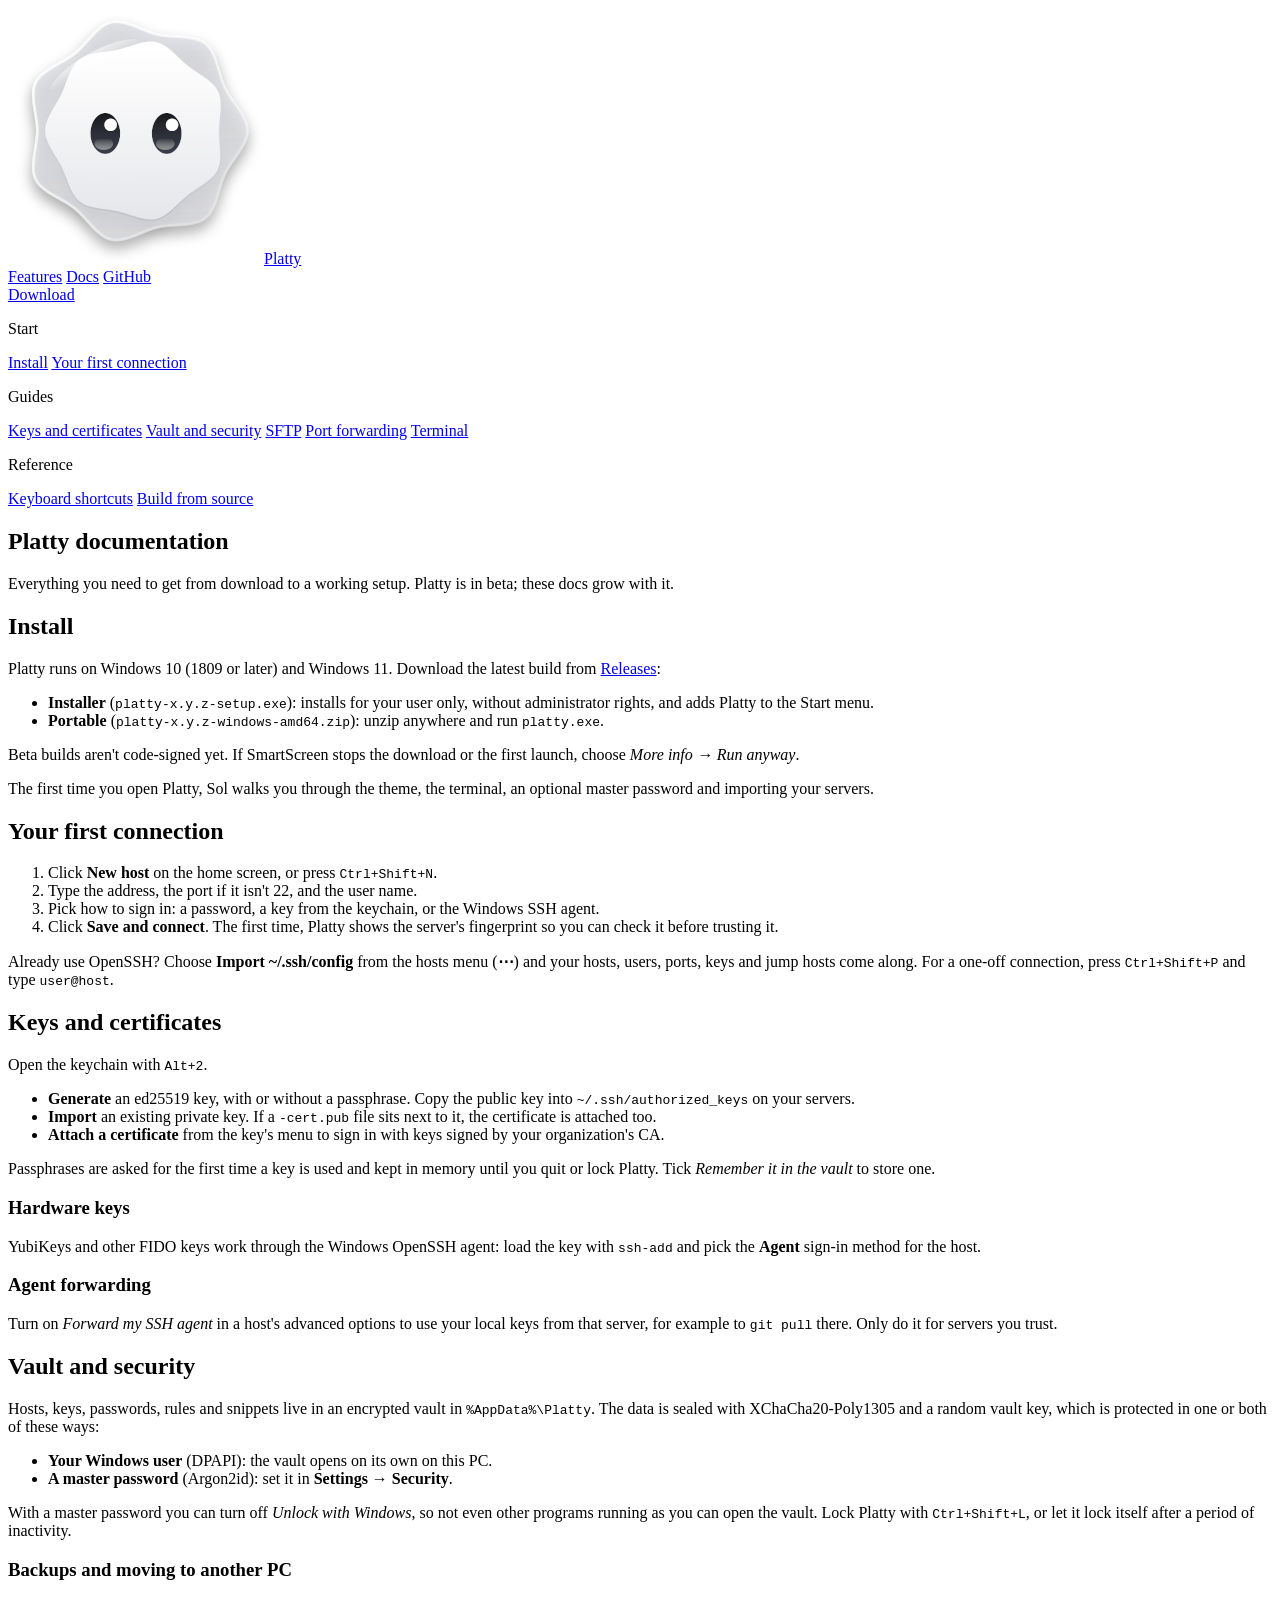
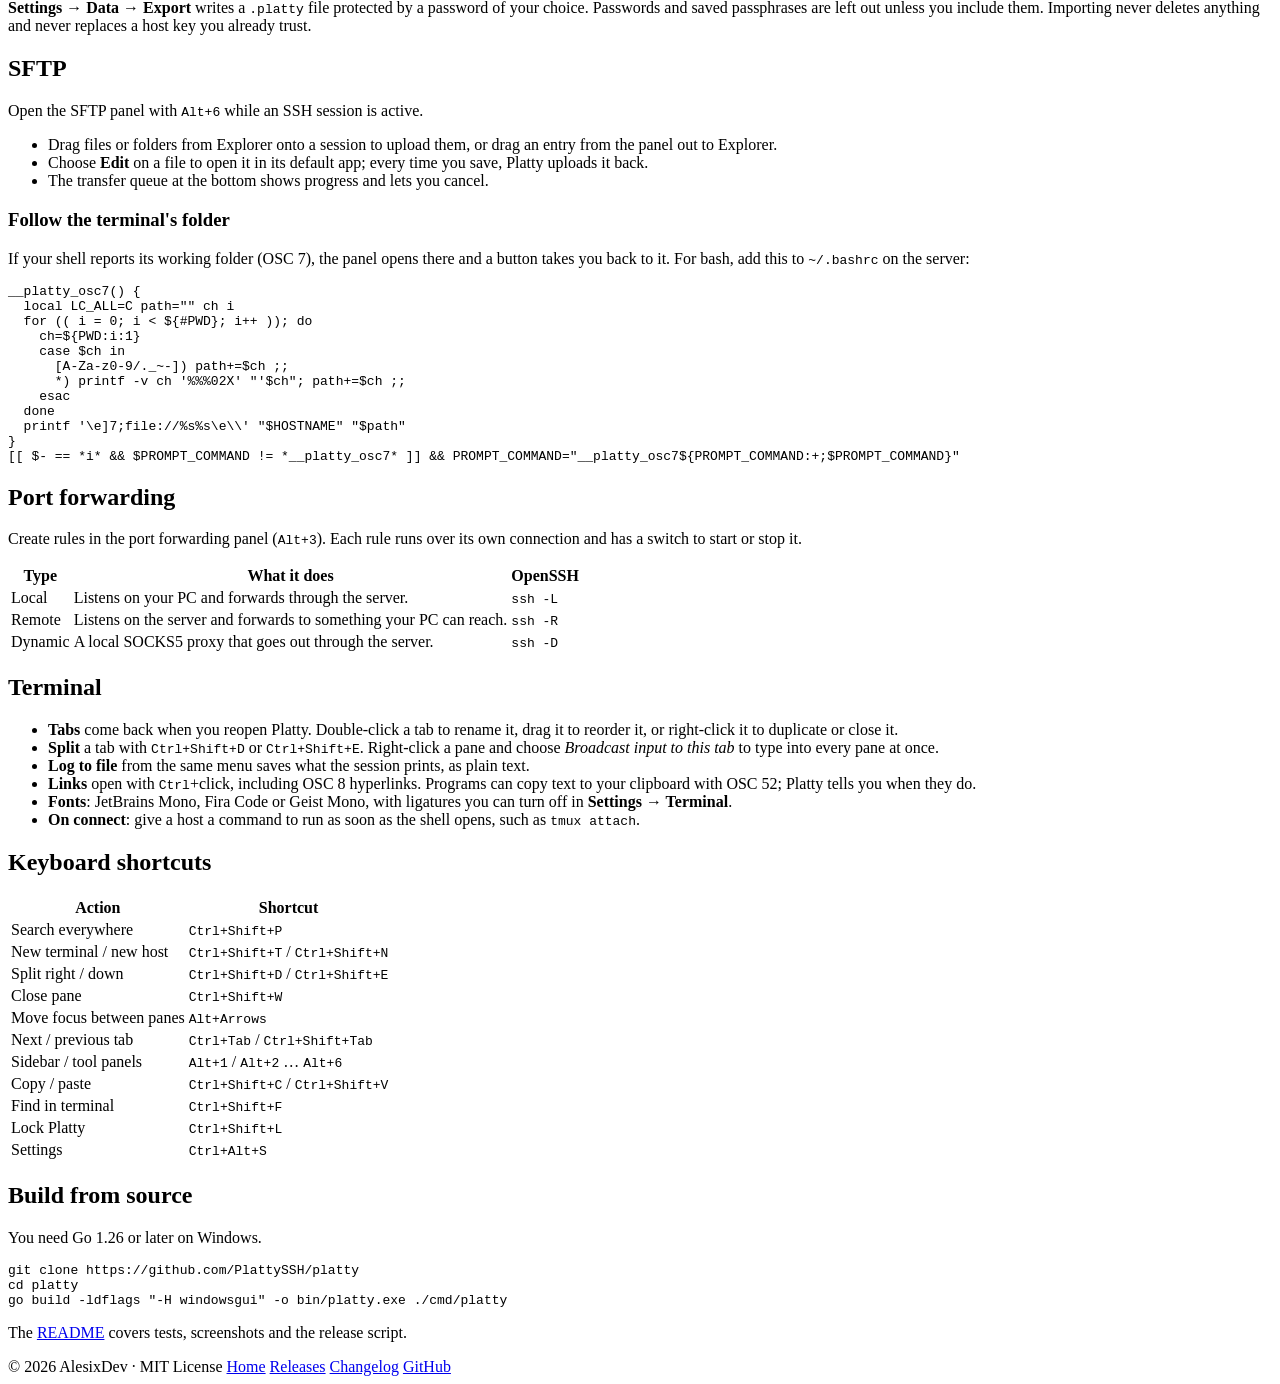
==== docs/index.html @ 4ecc802c "docs: add the getting started guide" ====
<!doctype html>
<html lang="en">
<head>
  <meta charset="utf-8">
  <meta name="viewport" content="width=device-width, initial-scale=1, viewport-fit=cover">
  <title>Platty Docs</title>
  <meta name="description" content="Install Platty, connect to your first server and learn the keychain, vault, SFTP, port forwarding and terminal features.">
  <link rel="icon" href="../assets/favicon.png">
  <link rel="preconnect" href="https://fonts.googleapis.com">
  <link rel="preconnect" href="https://fonts.gstatic.com" crossorigin>
  <link rel="stylesheet" href="https://fonts.googleapis.com/css2?family=Geist:wght@400;500;600&family=Geist+Mono:wght@400&display=swap">
  <link rel="stylesheet" href="../assets/site.css">
</head>
<body>
  <header class="nav">
    <div class="container">
      <a class="brand" href="../"><img src="../assets/sol-256.png" alt="">Platty</a>
      <nav class="nav-links">
        <a class="hide-sm" href="../#features">Features</a>
        <a href="./">Docs</a>
        <a href="https://github.com/PlattySSH/platty">GitHub</a>
      </nav>
      <a class="btn btn-primary btn-sm" href="https://github.com/PlattySSH/platty/releases">Download</a>
    </div>
  </header>

  <div class="container docs">
    <nav class="docs-nav" aria-label="Documentation">
      <p>Start</p>
      <a href="#install">Install</a>
      <a href="#first-connection">Your first connection</a>
      <p>Guides</p>
      <a href="#keys">Keys and certificates</a>
      <a href="#security">Vault and security</a>
      <a href="#sftp">SFTP</a>
      <a href="#forwarding">Port forwarding</a>
      <a href="#terminal">Terminal</a>
      <p>Reference</p>
      <a href="#shortcuts">Keyboard shortcuts</a>
      <a href="#build">Build from source</a>
    </nav>

    <article class="prose">
      <h1>Platty documentation</h1>
      <p>Everything you need to get from download to a working setup. Platty is in beta; these docs grow with it.</p>

      <h2 id="install">Install</h2>
      <p>Platty runs on Windows 10 (1809 or later) and Windows 11. Download the latest build from <a href="https://github.com/PlattySSH/platty/releases">Releases</a>:</p>
      <ul>
        <li><strong>Installer</strong> (<code>platty-x.y.z-setup.exe</code>): installs for your user only, without administrator rights, and adds Platty to the Start menu.</li>
        <li><strong>Portable</strong> (<code>platty-x.y.z-windows-amd64.zip</code>): unzip anywhere and run <code>platty.exe</code>.</li>
      </ul>
      <p class="note">Beta builds aren't code-signed yet. If SmartScreen stops the download or the first launch, choose <em>More info → Run anyway</em>.</p>
      <p>The first time you open Platty, Sol walks you through the theme, the terminal, an optional master password and importing your servers.</p>

      <h2 id="first-connection">Your first connection</h2>
      <ol>
        <li>Click <strong>New host</strong> on the home screen, or press <kbd>Ctrl+Shift+N</kbd>.</li>
        <li>Type the address, the port if it isn't 22, and the user name.</li>
        <li>Pick how to sign in: a password, a key from the keychain, or the Windows SSH agent.</li>
        <li>Click <strong>Save and connect</strong>. The first time, Platty shows the server's fingerprint so you can check it before trusting it.</li>
      </ol>
      <p>Already use OpenSSH? Choose <strong>Import ~/.ssh/config</strong> from the hosts menu (<strong>⋯</strong>) and your hosts, users, ports, keys and jump hosts come along. For a one-off connection, press <kbd>Ctrl+Shift+P</kbd> and type <code>user@host</code>.</p>

      <h2 id="keys">Keys and certificates</h2>
      <p>Open the keychain with <kbd>Alt+2</kbd>.</p>
      <ul>
        <li><strong>Generate</strong> an ed25519 key, with or without a passphrase. Copy the public key into <code>~/.ssh/authorized_keys</code> on your servers.</li>
        <li><strong>Import</strong> an existing private key. If a <code>-cert.pub</code> file sits next to it, the certificate is attached too.</li>
        <li><strong>Attach a certificate</strong> from the key's menu to sign in with keys signed by your organization's CA.</li>
      </ul>
      <p>Passphrases are asked for the first time a key is used and kept in memory until you quit or lock Platty. Tick <em>Remember it in the vault</em> to store one.</p>
      <h3>Hardware keys</h3>
      <p>YubiKeys and other FIDO keys work through the Windows OpenSSH agent: load the key with <code>ssh-add</code> and pick the <strong>Agent</strong> sign-in method for the host.</p>
      <h3>Agent forwarding</h3>
      <p>Turn on <em>Forward my SSH agent</em> in a host's advanced options to use your local keys from that server, for example to <code>git pull</code> there. Only do it for servers you trust.</p>

      <h2 id="security">Vault and security</h2>
      <p>Hosts, keys, passwords, rules and snippets live in an encrypted vault in <code>%AppData%\Platty</code>. The data is sealed with XChaCha20-Poly1305 and a random vault key, which is protected in one or both of these ways:</p>
      <ul>
        <li><strong>Your Windows user</strong> (DPAPI): the vault opens on its own on this PC.</li>
        <li><strong>A master password</strong> (Argon2id): set it in <strong>Settings → Security</strong>.</li>
      </ul>
      <p>With a master password you can turn off <em>Unlock with Windows</em>, so not even other programs running as you can open the vault. Lock Platty with <kbd>Ctrl+Shift+L</kbd>, or let it lock itself after a period of inactivity.</p>
      <h3>Backups and moving to another PC</h3>
      <p><strong>Settings → Data → Export</strong> writes a <code>.platty</code> file protected by a password of your choice. Passwords and saved passphrases are left out unless you include them. Importing never deletes anything and never replaces a host key you already trust.</p>

      <h2 id="sftp">SFTP</h2>
      <p>Open the SFTP panel with <kbd>Alt+6</kbd> while an SSH session is active.</p>
      <ul>
        <li>Drag files or folders from Explorer onto a session to upload them, or drag an entry from the panel out to Explorer.</li>
        <li>Choose <strong>Edit</strong> on a file to open it in its default app; every time you save, Platty uploads it back.</li>
        <li>The transfer queue at the bottom shows progress and lets you cancel.</li>
      </ul>
      <h3>Follow the terminal's folder</h3>
      <p>If your shell reports its working folder (OSC 7), the panel opens there and a button takes you back to it. For bash, add this to <code>~/.bashrc</code> on the server:</p>
<pre><code>__platty_osc7() {
  local LC_ALL=C path="" ch i
  for (( i = 0; i &lt; ${#PWD}; i++ )); do
    ch=${PWD:i:1}
    case $ch in
      [A-Za-z0-9/._~-]) path+=$ch ;;
      *) printf -v ch '%%%02X' "'$ch"; path+=$ch ;;
    esac
  done
  printf '\e]7;file://%s%s\e\\' "$HOSTNAME" "$path"
}
[[ $- == *i* &amp;&amp; $PROMPT_COMMAND != *__platty_osc7* ]] &amp;&amp; PROMPT_COMMAND="__platty_osc7${PROMPT_COMMAND:+;$PROMPT_COMMAND}"</code></pre>

      <h2 id="forwarding">Port forwarding</h2>
      <p>Create rules in the port forwarding panel (<kbd>Alt+3</kbd>). Each rule runs over its own connection and has a switch to start or stop it.</p>
      <table>
        <thead><tr><th>Type</th><th>What it does</th><th>OpenSSH</th></tr></thead>
        <tbody>
          <tr><td>Local</td><td>Listens on your PC and forwards through the server.</td><td><code>ssh -L</code></td></tr>
          <tr><td>Remote</td><td>Listens on the server and forwards to something your PC can reach.</td><td><code>ssh -R</code></td></tr>
          <tr><td>Dynamic</td><td>A local SOCKS5 proxy that goes out through the server.</td><td><code>ssh -D</code></td></tr>
        </tbody>
      </table>

      <h2 id="terminal">Terminal</h2>
      <ul>
        <li><strong>Tabs</strong> come back when you reopen Platty. Double-click a tab to rename it, drag it to reorder it, or right-click it to duplicate or close it.</li>
        <li><strong>Split</strong> a tab with <kbd>Ctrl+Shift+D</kbd> or <kbd>Ctrl+Shift+E</kbd>. Right-click a pane and choose <em>Broadcast input to this tab</em> to type into every pane at once.</li>
        <li><strong>Log to file</strong> from the same menu saves what the session prints, as plain text.</li>
        <li><strong>Links</strong> open with <kbd>Ctrl</kbd>+click, including OSC 8 hyperlinks. Programs can copy text to your clipboard with OSC 52; Platty tells you when they do.</li>
        <li><strong>Fonts</strong>: JetBrains Mono, Fira Code or Geist Mono, with ligatures you can turn off in <strong>Settings → Terminal</strong>.</li>
        <li><strong>On connect</strong>: give a host a command to run as soon as the shell opens, such as <code>tmux attach</code>.</li>
      </ul>

      <h2 id="shortcuts">Keyboard shortcuts</h2>
      <table>
        <thead><tr><th>Action</th><th>Shortcut</th></tr></thead>
        <tbody>
          <tr><td>Search everywhere</td><td><kbd>Ctrl+Shift+P</kbd></td></tr>
          <tr><td>New terminal / new host</td><td><kbd>Ctrl+Shift+T</kbd> / <kbd>Ctrl+Shift+N</kbd></td></tr>
          <tr><td>Split right / down</td><td><kbd>Ctrl+Shift+D</kbd> / <kbd>Ctrl+Shift+E</kbd></td></tr>
          <tr><td>Close pane</td><td><kbd>Ctrl+Shift+W</kbd></td></tr>
          <tr><td>Move focus between panes</td><td><kbd>Alt+Arrows</kbd></td></tr>
          <tr><td>Next / previous tab</td><td><kbd>Ctrl+Tab</kbd> / <kbd>Ctrl+Shift+Tab</kbd></td></tr>
          <tr><td>Sidebar / tool panels</td><td><kbd>Alt+1</kbd> / <kbd>Alt+2</kbd> … <kbd>Alt+6</kbd></td></tr>
          <tr><td>Copy / paste</td><td><kbd>Ctrl+Shift+C</kbd> / <kbd>Ctrl+Shift+V</kbd></td></tr>
          <tr><td>Find in terminal</td><td><kbd>Ctrl+Shift+F</kbd></td></tr>
          <tr><td>Lock Platty</td><td><kbd>Ctrl+Shift+L</kbd></td></tr>
          <tr><td>Settings</td><td><kbd>Ctrl+Alt+S</kbd></td></tr>
        </tbody>
      </table>

      <h2 id="build">Build from source</h2>
      <p>You need Go 1.26 or later on Windows.</p>
<pre><code>git clone https://github.com/PlattySSH/platty
cd platty
go build -ldflags "-H windowsgui" -o bin/platty.exe ./cmd/platty</code></pre>
      <p>The <a href="https://github.com/PlattySSH/platty#readme">README</a> covers tests, screenshots and the release script.</p>
    </article>
  </div>

  <footer class="footer">
    <div class="container">
      <span>© 2026 AlesixDev · MIT License</span>
      <span class="spacer"></span>
      <a href="../">Home</a>
      <a href="https://github.com/PlattySSH/platty/releases">Releases</a>
      <a href="https://github.com/PlattySSH/platty/blob/main/CHANGELOG.md">Changelog</a>
      <a href="https://github.com/PlattySSH">GitHub</a>
    </div>
  </footer>
</body>
</html>
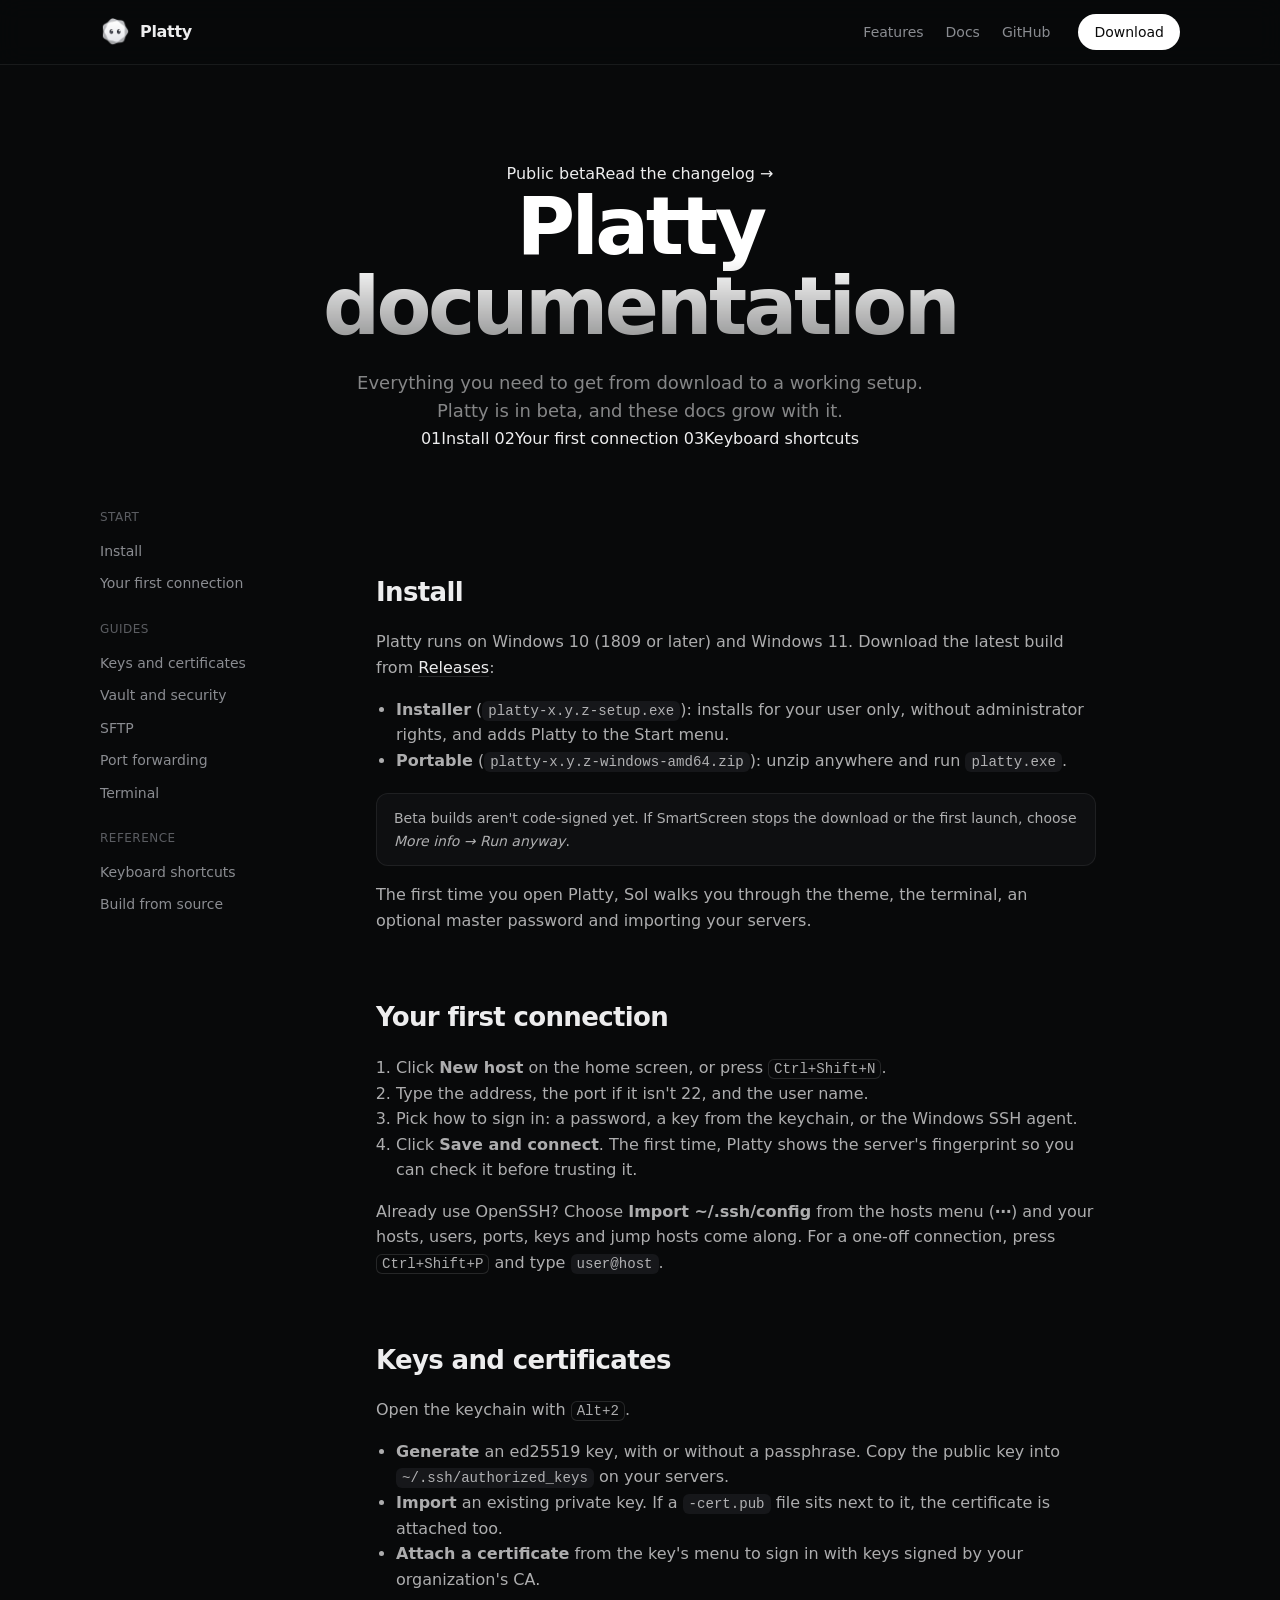
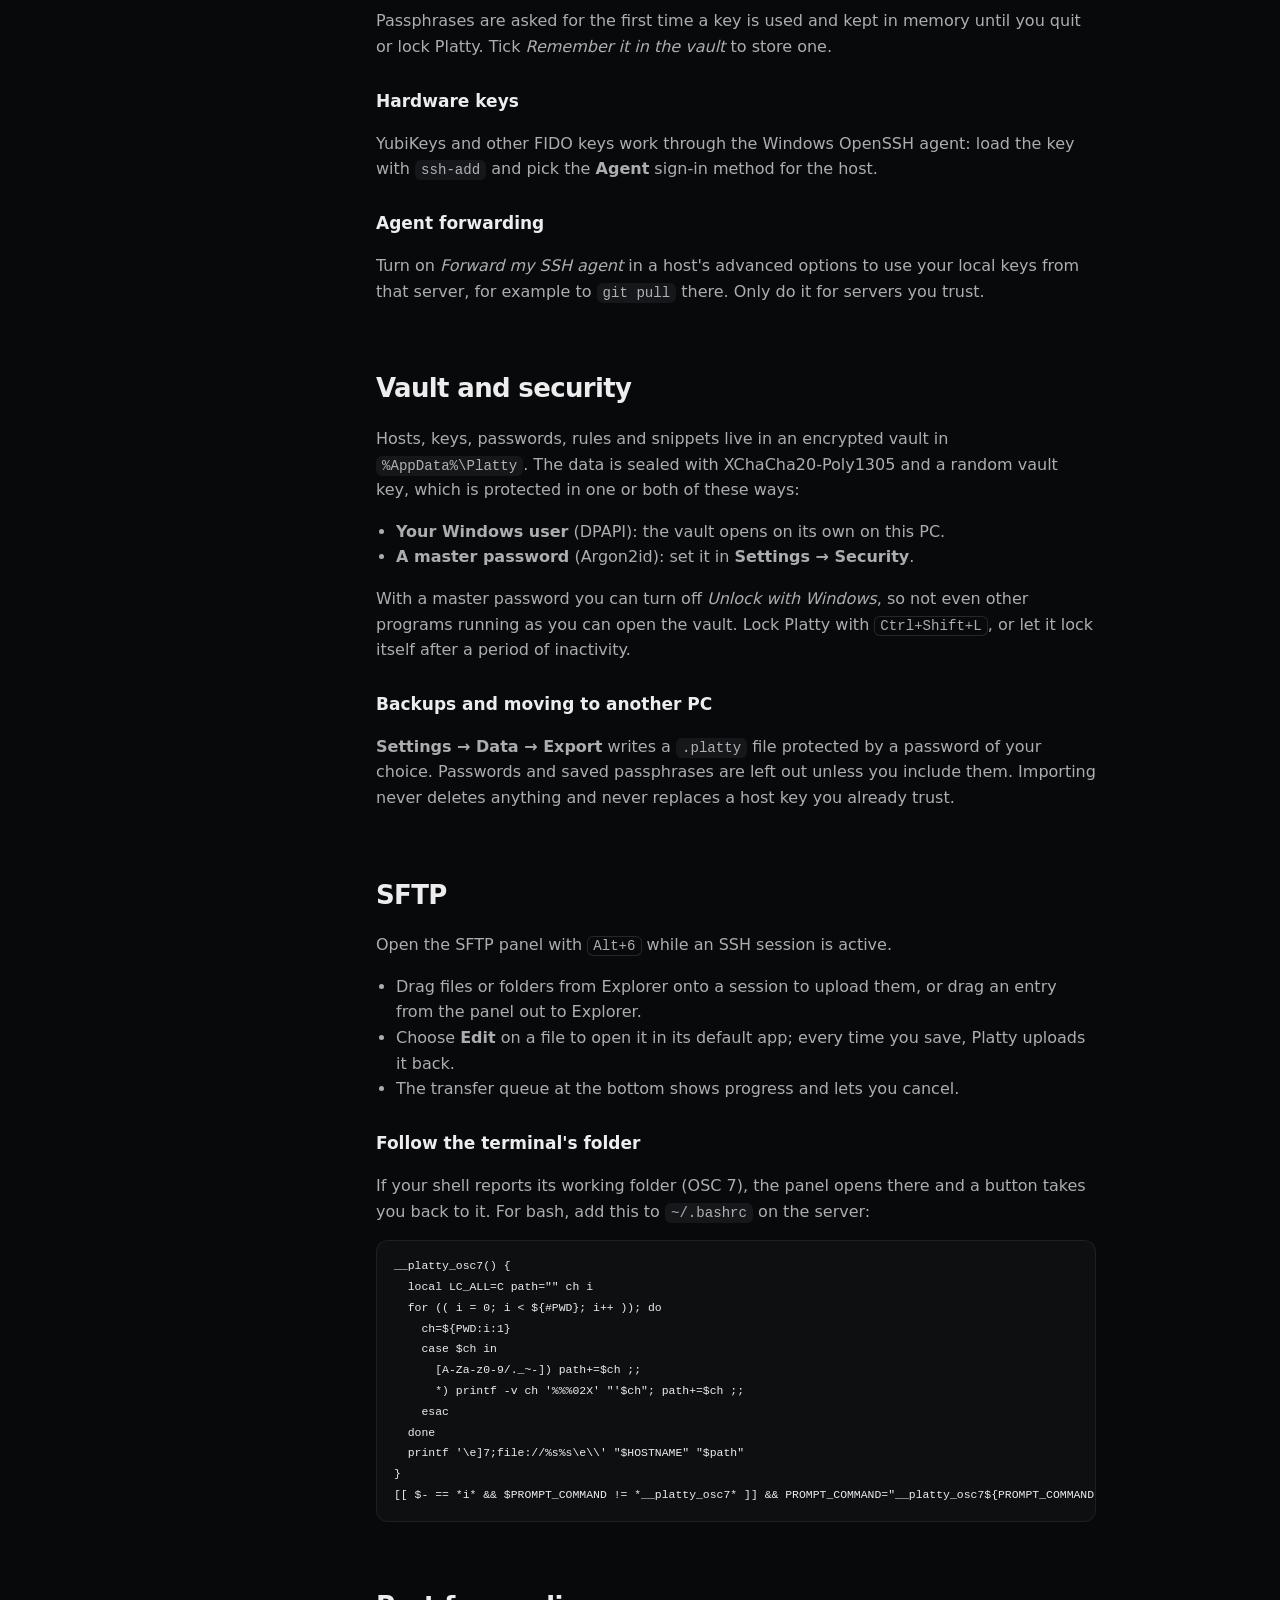
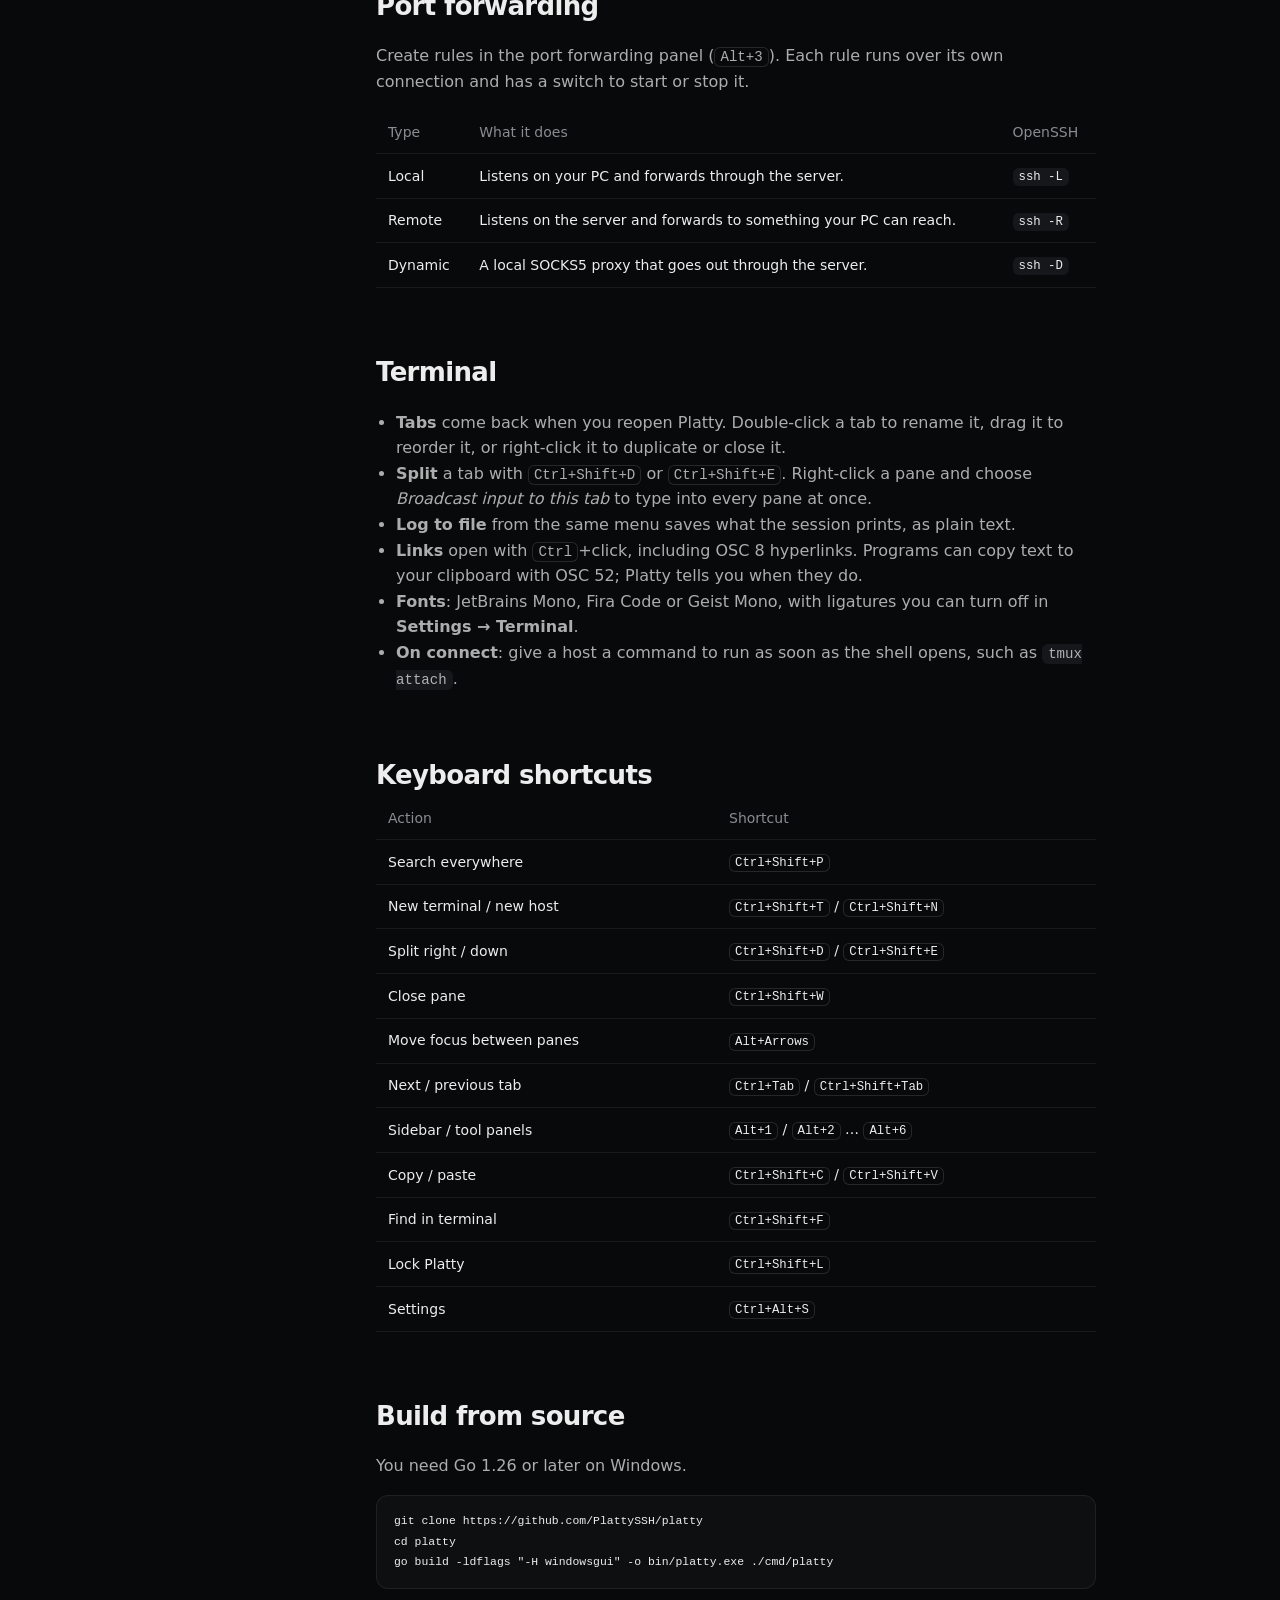
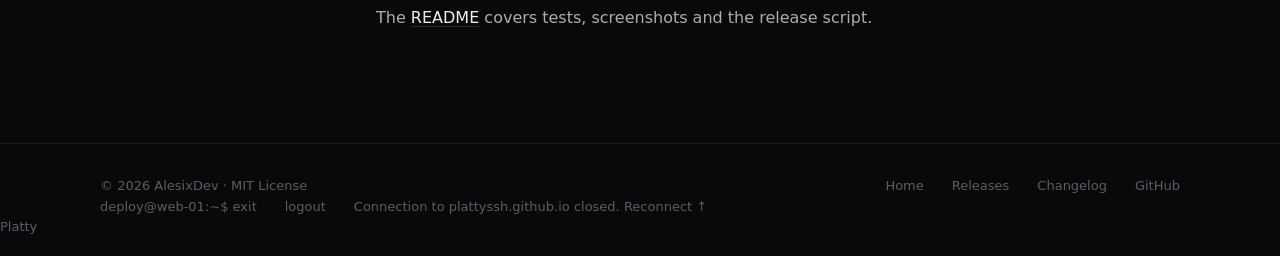
==== commit 748dca99: "feat(docs): match the landing page and add a branched sidebar Same hero, navbar and footer as the la" ====
--- a/docs/index.html
+++ b/docs/index.html
@@ -6,95 +6,122 @@
   <title>Platty Docs</title>
   <meta name="description" content="Install Platty, connect to your first server and learn the keychain, vault, SFTP, port forwarding and terminal features.">
   <link rel="icon" href="../assets/favicon.png">
+  <link rel="apple-touch-icon" href="../assets/apple-touch-icon.png">
+  <meta name="theme-color" content="#08090a">
+  <meta name="color-scheme" content="dark">
   <link rel="preconnect" href="https://fonts.googleapis.com">
   <link rel="preconnect" href="https://fonts.gstatic.com" crossorigin>
   <link rel="stylesheet" href="https://fonts.googleapis.com/css2?family=Geist:wght@400;500;600&family=Geist+Mono:wght@400&display=swap">
+  <meta property="og:type" content="article">
+  <meta property="og:url" content="https://plattyssh.github.io/docs/">
+  <meta property="og:title" content="Platty documentation">
+  <meta property="og:description" content="Install Platty, connect to your first server and learn the keychain, vault, SFTP, port forwarding and terminal.">
+  <meta property="og:image" content="https://plattyssh.github.io/assets/og.jpg">
+  <meta property="og:image:width" content="1200">
+  <meta property="og:image:height" content="630">
+  <meta property="og:image:alt" content="Platty: every server, one calm window. A fast, native SSH client and terminal for Windows.">
+  <meta name="twitter:card" content="summary_large_image">
   <link rel="stylesheet" href="../assets/site.css">
+  <script src="../assets/site.js" defer></script>
 </head>
 <body>
   <header class="nav">
     <div class="container">
-      <a class="brand" href="../"><img src="../assets/sol-256.png" alt="">Platty</a>
+      <a class="brand" href="../" aria-label="Platty home"><span class="brand-sol"><img src="../assets/sol-256.png" alt=""></span><span class="brand-name">Platty</span></a>
       <nav class="nav-links">
         <a class="hide-sm" href="../#features">Features</a>
-        <a href="./">Docs</a>
+        <a href="./" aria-current="page">Docs</a>
         <a href="https://github.com/PlattySSH/platty">GitHub</a>
       </nav>
-      <a class="btn btn-primary btn-sm" href="https://github.com/PlattySSH/platty/releases">Download</a>
+      <div class="nav-cta"><a class="btn btn-primary btn-sm" href="https://github.com/PlattySSH/platty/releases">Download</a></div>
     </div>
   </header>
 
-  <div class="container docs">
-    <nav class="docs-nav" aria-label="Documentation">
-      <p>Start</p>
-      <a href="#install">Install</a>
-      <a href="#first-connection">Your first connection</a>
-      <p>Guides</p>
-      <a href="#keys">Keys and certificates</a>
-      <a href="#security">Vault and security</a>
-      <a href="#sftp">SFTP</a>
-      <a href="#forwarding">Port forwarding</a>
-      <a href="#terminal">Terminal</a>
-      <p>Reference</p>
-      <a href="#shortcuts">Keyboard shortcuts</a>
-      <a href="#build">Build from source</a>
-    </nav>
-
-    <article class="prose">
-      <h1>Platty documentation</h1>
-      <p>Everything you need to get from download to a working setup. Platty is in beta; these docs grow with it.</p>
-
-      <h2 id="install">Install</h2>
-      <p>Platty runs on Windows 10 (1809 or later) and Windows 11. Download the latest build from <a href="https://github.com/PlattySSH/platty/releases">Releases</a>:</p>
-      <ul>
-        <li><strong>Installer</strong> (<code>platty-x.y.z-setup.exe</code>): installs for your user only, without administrator rights, and adds Platty to the Start menu.</li>
-        <li><strong>Portable</strong> (<code>platty-x.y.z-windows-amd64.zip</code>): unzip anywhere and run <code>platty.exe</code>.</li>
-      </ul>
-      <p class="note">Beta builds aren't code-signed yet. If SmartScreen stops the download or the first launch, choose <em>More info → Run anyway</em>.</p>
-      <p>The first time you open Platty, Sol walks you through the theme, the terminal, an optional master password and importing your servers.</p>
-
-      <h2 id="first-connection">Your first connection</h2>
-      <ol>
-        <li>Click <strong>New host</strong> on the home screen, or press <kbd>Ctrl+Shift+N</kbd>.</li>
-        <li>Type the address, the port if it isn't 22, and the user name.</li>
-        <li>Pick how to sign in: a password, a key from the keychain, or the Windows SSH agent.</li>
-        <li>Click <strong>Save and connect</strong>. The first time, Platty shows the server's fingerprint so you can check it before trusting it.</li>
-      </ol>
-      <p>Already use OpenSSH? Choose <strong>Import ~/.ssh/config</strong> from the hosts menu (<strong>⋯</strong>) and your hosts, users, ports, keys and jump hosts come along. For a one-off connection, press <kbd>Ctrl+Shift+P</kbd> and type <code>user@host</code>.</p>
-
-      <h2 id="keys">Keys and certificates</h2>
-      <p>Open the keychain with <kbd>Alt+2</kbd>.</p>
-      <ul>
-        <li><strong>Generate</strong> an ed25519 key, with or without a passphrase. Copy the public key into <code>~/.ssh/authorized_keys</code> on your servers.</li>
-        <li><strong>Import</strong> an existing private key. If a <code>-cert.pub</code> file sits next to it, the certificate is attached too.</li>
-        <li><strong>Attach a certificate</strong> from the key's menu to sign in with keys signed by your organization's CA.</li>
-      </ul>
-      <p>Passphrases are asked for the first time a key is used and kept in memory until you quit or lock Platty. Tick <em>Remember it in the vault</em> to store one.</p>
-      <h3>Hardware keys</h3>
-      <p>YubiKeys and other FIDO keys work through the Windows OpenSSH agent: load the key with <code>ssh-add</code> and pick the <strong>Agent</strong> sign-in method for the host.</p>
-      <h3>Agent forwarding</h3>
-      <p>Turn on <em>Forward my SSH agent</em> in a host's advanced options to use your local keys from that server, for example to <code>git pull</code> there. Only do it for servers you trust.</p>
-
-      <h2 id="security">Vault and security</h2>
-      <p>Hosts, keys, passwords, rules and snippets live in an encrypted vault in <code>%AppData%\Platty</code>. The data is sealed with XChaCha20-Poly1305 and a random vault key, which is protected in one or both of these ways:</p>
-      <ul>
-        <li><strong>Your Windows user</strong> (DPAPI): the vault opens on its own on this PC.</li>
-        <li><strong>A master password</strong> (Argon2id): set it in <strong>Settings → Security</strong>.</li>
-      </ul>
-      <p>With a master password you can turn off <em>Unlock with Windows</em>, so not even other programs running as you can open the vault. Lock Platty with <kbd>Ctrl+Shift+L</kbd>, or let it lock itself after a period of inactivity.</p>
-      <h3>Backups and moving to another PC</h3>
-      <p><strong>Settings → Data → Export</strong> writes a <code>.platty</code> file protected by a password of your choice. Passwords and saved passphrases are left out unless you include them. Importing never deletes anything and never replaces a host key you already trust.</p>
-
-      <h2 id="sftp">SFTP</h2>
-      <p>Open the SFTP panel with <kbd>Alt+6</kbd> while an SSH session is active.</p>
-      <ul>
-        <li>Drag files or folders from Explorer onto a session to upload them, or drag an entry from the panel out to Explorer.</li>
-        <li>Choose <strong>Edit</strong> on a file to open it in its default app; every time you save, Platty uploads it back.</li>
-        <li>The transfer queue at the bottom shows progress and lets you cancel.</li>
-      </ul>
-      <h3>Follow the terminal's folder</h3>
-      <p>If your shell reports its working folder (OSC 7), the panel opens there and a button takes you back to it. For bash, add this to <code>~/.bashrc</code> on the server:</p>
-<pre><code>__platty_osc7() {
+  <main>
+    <section class="hero docs-hero">
+      <div class="hero-rays" aria-hidden="true"></div>
+      <div class="container">
+        <a class="hero-badge" href="https://github.com/PlattySSH/platty/blob/main/CHANGELOG.md"><span class="hero-dot"></span><span class="shiny">Public beta</span><i></i>Read the changelog <span aria-hidden="true">→</span></a>
+        <h1>Platty documentation</h1>
+        <p class="lead">Everything you need to get from download to a working setup. Platty is in beta, and these docs grow with it.</p>
+        <div class="docs-quick">
+          <a href="#install"><span>01</span>Install</a>
+          <a href="#first-connection"><span>02</span>Your first connection</a>
+          <a href="#shortcuts"><span>03</span>Keyboard shortcuts</a>
+        </div>
+      </div>
+    </section>
+
+    <div class="container docs">
+      <aside class="docs-side">
+        <nav class="docs-nav" aria-label="Documentation">
+          <p>Start</p>
+          <a href="#install" data-icon="download">Install</a>
+          <a href="#first-connection" data-icon="plug">Your first connection</a>
+          <p>Guides</p>
+          <a href="#keys" data-icon="key">Keys and certificates</a>
+          <a href="#security" data-icon="lock">Vault and security</a>
+          <a href="#sftp" data-icon="folder">SFTP</a>
+          <a href="#forwarding" data-icon="swap">Port forwarding</a>
+          <a href="#terminal" data-icon="term">Terminal</a>
+          <p>Reference</p>
+          <a href="#shortcuts" data-icon="keyboard">Keyboard shortcuts</a>
+          <a href="#build" data-icon="code">Build from source</a>
+        </nav>
+      </aside>
+
+      <article class="prose">
+        <h2 id="install">Install</h2>
+        <p>Platty runs on Windows 10 (1809 or later) and Windows 11. Download the latest build from <a href="https://github.com/PlattySSH/platty/releases">Releases</a>:</p>
+        <ul>
+          <li><strong>Installer</strong> (<code>platty-x.y.z-setup.exe</code>): installs for your user only, without administrator rights, and adds Platty to the Start menu.</li>
+          <li><strong>Portable</strong> (<code>platty-x.y.z-windows-amd64.zip</code>): unzip anywhere and run <code>platty.exe</code>.</li>
+        </ul>
+        <p class="note">Beta builds aren't code-signed yet. If SmartScreen stops the download or the first launch, choose <em>More info → Run anyway</em>.</p>
+        <p>The first time you open Platty, Sol walks you through the theme, the terminal, an optional master password and importing your servers.</p>
+
+        <h2 id="first-connection">Your first connection</h2>
+        <ol class="steps">
+          <li>Click <strong>New host</strong> on the home screen, or press <kbd>Ctrl+Shift+N</kbd>.</li>
+          <li>Type the address, the port if it isn't 22, and the user name.</li>
+          <li>Pick how to sign in: a password, a key from the keychain, or the Windows SSH agent.</li>
+          <li>Click <strong>Save and connect</strong>. The first time, Platty shows the server's fingerprint so you can check it before trusting it.</li>
+        </ol>
+        <p>Already use OpenSSH? Choose <strong>Import ~/.ssh/config</strong> from the hosts menu (<strong>⋯</strong>) and your hosts, users, ports, keys and jump hosts come along. For a one-off connection, press <kbd>Ctrl+Shift+P</kbd> and type <code>user@host</code>.</p>
+
+        <h2 id="keys">Keys and certificates</h2>
+        <p>Open the keychain with <kbd>Alt+2</kbd>.</p>
+        <ul>
+          <li><strong>Generate</strong> an ed25519 key, with or without a passphrase. Copy the public key into <code>~/.ssh/authorized_keys</code> on your servers.</li>
+          <li><strong>Import</strong> an existing private key. If a <code>-cert.pub</code> file sits next to it, the certificate is attached too.</li>
+          <li><strong>Attach a certificate</strong> from the key's menu to sign in with keys signed by your organization's CA.</li>
+        </ul>
+        <p>Passphrases are asked for the first time a key is used and kept in memory until you quit or lock Platty. Tick <em>Remember it in the vault</em> to store one.</p>
+        <h3>Hardware keys</h3>
+        <p>YubiKeys and other FIDO keys work through the Windows OpenSSH agent: load the key with <code>ssh-add</code> and pick the <strong>Agent</strong> sign-in method for the host.</p>
+        <h3>Agent forwarding</h3>
+        <p>Turn on <em>Forward my SSH agent</em> in a host's advanced options to use your local keys from that server, for example to <code>git pull</code> there. Only do it for servers you trust.</p>
+
+        <h2 id="security">Vault and security</h2>
+        <p>Hosts, keys, passwords, rules and snippets live in an encrypted vault in <code>%AppData%\Platty</code>. The data is sealed with XChaCha20-Poly1305 and a random vault key, which is protected in one or both of these ways:</p>
+        <ul>
+          <li><strong>Your Windows user</strong> (DPAPI): the vault opens on its own on this PC.</li>
+          <li><strong>A master password</strong> (Argon2id): set it in <strong>Settings → Security</strong>.</li>
+        </ul>
+        <p>With a master password you can turn off <em>Unlock with Windows</em>, so not even other programs running as you can open the vault. Lock Platty with <kbd>Ctrl+Shift+L</kbd>, or let it lock itself after a period of inactivity.</p>
+        <h3>Backups and moving to another PC</h3>
+        <p><strong>Settings → Data → Export</strong> writes a <code>.platty</code> file protected by a password of your choice. Passwords and saved passphrases are left out unless you include them. Importing never deletes anything and never replaces a host key you already trust.</p>
+
+        <h2 id="sftp">SFTP</h2>
+        <p>Open the SFTP panel with <kbd>Alt+6</kbd> while an SSH session is active.</p>
+        <ul>
+          <li>Drag files or folders from Explorer onto a session to upload them, or drag an entry from the panel out to Explorer.</li>
+          <li>Choose <strong>Edit</strong> on a file to open it in its default app; every time you save, Platty uploads it back.</li>
+          <li>The transfer queue at the bottom shows progress and lets you cancel.</li>
+        </ul>
+        <h3>Follow the terminal's folder</h3>
+        <p>If your shell reports its working folder (OSC 7), the panel opens there and a button takes you back to it. For bash, add this to <code>~/.bashrc</code> on the server:</p>
+<pre data-lang="~/.bashrc"><code>__platty_osc7() {
   local LC_ALL=C path="" ch i
   for (( i = 0; i &lt; ${#PWD}; i++ )); do
     ch=${PWD:i:1}
@@ -107,53 +134,58 @@
 }
 [[ $- == *i* &amp;&amp; $PROMPT_COMMAND != *__platty_osc7* ]] &amp;&amp; PROMPT_COMMAND="__platty_osc7${PROMPT_COMMAND:+;$PROMPT_COMMAND}"</code></pre>
 
-      <h2 id="forwarding">Port forwarding</h2>
-      <p>Create rules in the port forwarding panel (<kbd>Alt+3</kbd>). Each rule runs over its own connection and has a switch to start or stop it.</p>
-      <table>
-        <thead><tr><th>Type</th><th>What it does</th><th>OpenSSH</th></tr></thead>
-        <tbody>
-          <tr><td>Local</td><td>Listens on your PC and forwards through the server.</td><td><code>ssh -L</code></td></tr>
-          <tr><td>Remote</td><td>Listens on the server and forwards to something your PC can reach.</td><td><code>ssh -R</code></td></tr>
-          <tr><td>Dynamic</td><td>A local SOCKS5 proxy that goes out through the server.</td><td><code>ssh -D</code></td></tr>
-        </tbody>
-      </table>
-
-      <h2 id="terminal">Terminal</h2>
-      <ul>
-        <li><strong>Tabs</strong> come back when you reopen Platty. Double-click a tab to rename it, drag it to reorder it, or right-click it to duplicate or close it.</li>
-        <li><strong>Split</strong> a tab with <kbd>Ctrl+Shift+D</kbd> or <kbd>Ctrl+Shift+E</kbd>. Right-click a pane and choose <em>Broadcast input to this tab</em> to type into every pane at once.</li>
-        <li><strong>Log to file</strong> from the same menu saves what the session prints, as plain text.</li>
-        <li><strong>Links</strong> open with <kbd>Ctrl</kbd>+click, including OSC 8 hyperlinks. Programs can copy text to your clipboard with OSC 52; Platty tells you when they do.</li>
-        <li><strong>Fonts</strong>: JetBrains Mono, Fira Code or Geist Mono, with ligatures you can turn off in <strong>Settings → Terminal</strong>.</li>
-        <li><strong>On connect</strong>: give a host a command to run as soon as the shell opens, such as <code>tmux attach</code>.</li>
-      </ul>
-
-      <h2 id="shortcuts">Keyboard shortcuts</h2>
-      <table>
-        <thead><tr><th>Action</th><th>Shortcut</th></tr></thead>
-        <tbody>
-          <tr><td>Search everywhere</td><td><kbd>Ctrl+Shift+P</kbd></td></tr>
-          <tr><td>New terminal / new host</td><td><kbd>Ctrl+Shift+T</kbd> / <kbd>Ctrl+Shift+N</kbd></td></tr>
-          <tr><td>Split right / down</td><td><kbd>Ctrl+Shift+D</kbd> / <kbd>Ctrl+Shift+E</kbd></td></tr>
-          <tr><td>Close pane</td><td><kbd>Ctrl+Shift+W</kbd></td></tr>
-          <tr><td>Move focus between panes</td><td><kbd>Alt+Arrows</kbd></td></tr>
-          <tr><td>Next / previous tab</td><td><kbd>Ctrl+Tab</kbd> / <kbd>Ctrl+Shift+Tab</kbd></td></tr>
-          <tr><td>Sidebar / tool panels</td><td><kbd>Alt+1</kbd> / <kbd>Alt+2</kbd> … <kbd>Alt+6</kbd></td></tr>
-          <tr><td>Copy / paste</td><td><kbd>Ctrl+Shift+C</kbd> / <kbd>Ctrl+Shift+V</kbd></td></tr>
-          <tr><td>Find in terminal</td><td><kbd>Ctrl+Shift+F</kbd></td></tr>
-          <tr><td>Lock Platty</td><td><kbd>Ctrl+Shift+L</kbd></td></tr>
-          <tr><td>Settings</td><td><kbd>Ctrl+Alt+S</kbd></td></tr>
-        </tbody>
-      </table>
-
-      <h2 id="build">Build from source</h2>
-      <p>You need Go 1.26 or later on Windows.</p>
-<pre><code>git clone https://github.com/PlattySSH/platty
+        <h2 id="forwarding">Port forwarding</h2>
+        <p>Create rules in the port forwarding panel (<kbd>Alt+3</kbd>). Each rule runs over its own connection and has a switch to start or stop it.</p>
+        <div class="table">
+          <table>
+            <thead><tr><th>Type</th><th>What it does</th><th>OpenSSH</th></tr></thead>
+            <tbody>
+              <tr><td>Local</td><td>Listens on your PC and forwards through the server.</td><td><code>ssh -L</code></td></tr>
+              <tr><td>Remote</td><td>Listens on the server and forwards to something your PC can reach.</td><td><code>ssh -R</code></td></tr>
+              <tr><td>Dynamic</td><td>A local SOCKS5 proxy that goes out through the server.</td><td><code>ssh -D</code></td></tr>
+            </tbody>
+          </table>
+        </div>
+
+        <h2 id="terminal">Terminal</h2>
+        <ul>
+          <li><strong>Tabs</strong> come back when you reopen Platty. Double-click a tab to rename it, drag it to reorder it, or right-click it to duplicate or close it.</li>
+          <li><strong>Split</strong> a tab with <kbd>Ctrl+Shift+D</kbd> or <kbd>Ctrl+Shift+E</kbd>. Right-click a pane and choose <em>Broadcast input to this tab</em> to type into every pane at once.</li>
+          <li><strong>Log to file</strong> from the same menu saves what the session prints, as plain text.</li>
+          <li><strong>Links</strong> open with <kbd>Ctrl</kbd>+click, including OSC 8 hyperlinks. Programs can copy text to your clipboard with OSC 52; Platty tells you when they do.</li>
+          <li><strong>Fonts</strong>: JetBrains Mono, Fira Code or Geist Mono, with ligatures you can turn off in <strong>Settings → Terminal</strong>.</li>
+          <li><strong>On connect</strong>: give a host a command to run as soon as the shell opens, such as <code>tmux attach</code>.</li>
+        </ul>
+
+        <h2 id="shortcuts">Keyboard shortcuts</h2>
+        <div class="table">
+          <table>
+            <thead><tr><th>Action</th><th>Shortcut</th></tr></thead>
+            <tbody>
+              <tr><td>Search everywhere</td><td><kbd>Ctrl+Shift+P</kbd></td></tr>
+              <tr><td>New terminal / new host</td><td><kbd>Ctrl+Shift+T</kbd> / <kbd>Ctrl+Shift+N</kbd></td></tr>
+              <tr><td>Split right / down</td><td><kbd>Ctrl+Shift+D</kbd> / <kbd>Ctrl+Shift+E</kbd></td></tr>
+              <tr><td>Close pane</td><td><kbd>Ctrl+Shift+W</kbd></td></tr>
+              <tr><td>Move focus between panes</td><td><kbd>Alt+Arrows</kbd></td></tr>
+              <tr><td>Next / previous tab</td><td><kbd>Ctrl+Tab</kbd> / <kbd>Ctrl+Shift+Tab</kbd></td></tr>
+              <tr><td>Sidebar / tool panels</td><td><kbd>Alt+1</kbd> / <kbd>Alt+2</kbd> … <kbd>Alt+6</kbd></td></tr>
+              <tr><td>Copy / paste</td><td><kbd>Ctrl+Shift+C</kbd> / <kbd>Ctrl+Shift+V</kbd></td></tr>
+              <tr><td>Find in terminal</td><td><kbd>Ctrl+Shift+F</kbd></td></tr>
+              <tr><td>Lock Platty</td><td><kbd>Ctrl+Shift+L</kbd></td></tr>
+              <tr><td>Settings</td><td><kbd>Ctrl+Alt+S</kbd></td></tr>
+            </tbody>
+          </table>
+        </div>
+
+        <h2 id="build">Build from source</h2>
+        <p>You need Go 1.26 or later on Windows.</p>
+<pre data-lang="PowerShell"><code>git clone https://github.com/PlattySSH/platty
 cd platty
 go build -ldflags "-H windowsgui" -o bin/platty.exe ./cmd/platty</code></pre>
-      <p>The <a href="https://github.com/PlattySSH/platty#readme">README</a> covers tests, screenshots and the release script.</p>
-    </article>
-  </div>
+        <p>The <a href="https://github.com/PlattySSH/platty#readme">README</a> covers tests, screenshots and the release script.</p>
+      </article>
+    </div>
+  </main>
 
   <footer class="footer">
     <div class="container">
@@ -164,6 +196,10 @@
       <a href="https://github.com/PlattySSH/platty/blob/main/CHANGELOG.md">Changelog</a>
       <a href="https://github.com/PlattySSH">GitHub</a>
     </div>
+    <div class="footer-art">
+      <p class="footer-bye container"><span>deploy@web-01:~$ exit</span><span>logout</span><span>Connection to <span class="enc" data-text="plattyssh.github.io">plattyssh.github.io</span> closed. <a href="#">Reconnect ↑</a></span></p>
+      <div class="footer-mark" data-text="Platty" aria-hidden="true">Platty</div>
+    </div>
   </footer>
 </body>
 </html>
--- a/assets/site.css
+++ b/assets/site.css
@@ -0,0 +1,694 @@
+:root {
+  color-scheme: dark;
+  --canvas: #08090a;
+  --surface: #0e0f11;
+  --raised: #16171a;
+  --line: rgb(255 255 255 / 0.07);
+  --line-strong: rgb(255 255 255 / 0.12);
+  --body: #ededee;
+  --muted: #8a8c91;
+  --faint: #5b5d62;
+  --accent: #ffffff;
+  --accent-fg: #0a0a0a;
+  --radius: 12px;
+  --radius-xl: 22px;
+  --sans: "Geist", ui-sans-serif, system-ui, "Segoe UI", sans-serif;
+  --mono: "Geist Mono", ui-monospace, "Cascadia Mono", Consolas, monospace;
+  --ease: cubic-bezier(0.16, 1, 0.3, 1);
+}
+
+* {
+  box-sizing: border-box;
+}
+
+html {
+  scroll-behavior: smooth;
+}
+
+body {
+  margin: 0;
+  background: var(--canvas);
+  color: var(--body);
+  font-family: var(--sans);
+  font-size: 16px;
+  line-height: 1.6;
+  -webkit-font-smoothing: antialiased;
+}
+
+a {
+  color: inherit;
+  text-decoration: none;
+}
+
+img {
+  max-width: 100%;
+  height: auto;
+  display: block;
+}
+
+code,
+kbd {
+  font-family: var(--mono);
+  font-size: 0.88em;
+}
+
+.container {
+  width: 100%;
+  max-width: 1120px;
+  margin: 0 auto;
+  padding-inline: 20px;
+}
+
+.nav {
+  position: sticky;
+  top: 0;
+  z-index: 10;
+  backdrop-filter: blur(12px);
+  background: rgb(8 9 10 / 0.72);
+  border-bottom: 1px solid var(--line);
+}
+
+.nav .container {
+  display: flex;
+  align-items: center;
+  gap: 28px;
+  height: 64px;
+}
+
+.brand {
+  display: flex;
+  align-items: center;
+  gap: 10px;
+  font-weight: 600;
+  letter-spacing: -0.02em;
+}
+
+.brand img {
+  width: 30px;
+  height: 30px;
+}
+
+.nav-links {
+  display: flex;
+  gap: 22px;
+  margin-left: auto;
+  font-size: 14px;
+  color: var(--muted);
+}
+
+.nav-links a:hover {
+  color: var(--body);
+}
+
+.btn {
+  display: inline-flex;
+  align-items: center;
+  gap: 8px;
+  height: 44px;
+  padding: 0 22px;
+  border-radius: 999px;
+  font-size: 15px;
+  font-weight: 500;
+  transition: transform 0.2s var(--ease), background 0.2s var(--ease), border-color 0.2s;
+}
+
+.btn:focus-visible {
+  outline: 2px solid var(--accent);
+  outline-offset: 3px;
+}
+
+.btn-primary {
+  background: var(--accent);
+  color: var(--accent-fg);
+}
+
+.btn-primary:hover {
+  transform: translateY(-1px);
+}
+
+.btn-outline {
+  border: 1px solid var(--line-strong);
+  color: var(--body);
+}
+
+.btn-outline:hover {
+  border-color: rgb(255 255 255 / 0.28);
+}
+
+.btn-sm {
+  height: 36px;
+  padding: 0 16px;
+  font-size: 14px;
+}
+
+.hero {
+  position: relative;
+  isolation: isolate;
+  overflow: hidden;
+  padding-top: 96px;
+  text-align: center;
+}
+
+.hero-sol {
+  width: 96px;
+  height: 96px;
+  margin: 0 auto 32px;
+  animation: float 5s ease-in-out infinite;
+}
+
+.hero h1 {
+  max-width: 820px;
+  margin: 0 auto;
+  font-size: clamp(44px, 7vw, 80px);
+  line-height: 1;
+  font-weight: 600;
+  letter-spacing: -0.045em;
+  text-wrap: balance;
+  color: #fff;
+  -webkit-mask-image: linear-gradient(to bottom, #000 45%, rgb(0 0 0 / 0.55));
+  mask-image: linear-gradient(to bottom, #000 45%, rgb(0 0 0 / 0.55));
+}
+
+.hero p.lead {
+  max-width: 600px;
+  margin: 22px auto 0;
+  font-size: clamp(16px, 2vw, 18px);
+  color: rgb(237 237 238 / 0.55);
+  text-wrap: pretty;
+}
+
+.hero-actions {
+  display: flex;
+  flex-wrap: wrap;
+  justify-content: center;
+  gap: 12px;
+  margin-top: 36px;
+}
+
+.hero-stack {
+  display: flex;
+  flex-wrap: wrap;
+  justify-content: center;
+  align-items: center;
+  gap: 10px 18px;
+  margin-top: 28px;
+  font-size: 13px;
+  font-weight: 500;
+  color: var(--muted);
+}
+
+.hero-stack span {
+  display: flex;
+  align-items: center;
+  gap: 8px;
+  height: 20px;
+}
+
+.hero-stack i {
+  width: 1px;
+  height: 14px;
+  background: var(--line-strong);
+}
+
+.hero-stack svg {
+  width: 15px;
+  height: 15px;
+  flex: none;
+  fill: currentColor;
+}
+
+.hero-stack svg.go,
+.lib svg.go {
+  width: 40px;
+  height: 40px;
+  margin: -10px 0;
+}
+
+.lib-head {
+  display: flex;
+  align-items: center;
+  gap: 10px;
+}
+
+.lib svg.go {
+  width: 30px;
+  height: 30px;
+  margin: -8px 0;
+  fill: var(--muted);
+}
+
+.preview {
+  position: relative;
+  margin-top: 72px;
+}
+
+.preview::before {
+  content: "";
+  position: absolute;
+  z-index: -1;
+  left: 50%;
+  top: -40px;
+  width: min(1500px, 150%);
+  aspect-ratio: 3 / 1;
+  transform: translateX(-50%);
+  background: radial-gradient(closest-side, rgb(255 255 255 / 0.09), transparent 70%);
+}
+
+.frame {
+  border-radius: var(--radius-xl);
+  overflow: hidden;
+  box-shadow: 0 0 0 1px var(--line-strong), 0 40px 80px -40px rgb(0 0 0 / 0.9);
+  background: var(--surface);
+}
+
+.section {
+  padding-block: 112px 0;
+}
+
+.eyebrow {
+  font-size: 13px;
+  color: var(--muted);
+  letter-spacing: 0.02em;
+}
+
+.section h2 {
+  margin: 10px 0 0;
+  max-width: 640px;
+  font-size: clamp(32px, 4.4vw, 48px);
+  line-height: 1.05;
+  font-weight: 600;
+  letter-spacing: -0.04em;
+  text-wrap: balance;
+}
+
+.section .sub {
+  max-width: 560px;
+  margin-top: 16px;
+  color: rgb(237 237 238 / 0.55);
+}
+
+.grid {
+  display: grid;
+  grid-template-columns: repeat(6, minmax(0, 1fr));
+  gap: 16px;
+  margin-top: 48px;
+}
+
+.card {
+  grid-column: span 2;
+  min-width: 0;
+  display: flex;
+  flex-direction: column;
+  border-radius: var(--radius-xl);
+  background: var(--surface);
+  box-shadow: inset 0 0 0 1px var(--line), inset 0 1px 0 rgb(255 255 255 / 0.04);
+  overflow: hidden;
+}
+
+.card.wide {
+  grid-column: span 3;
+}
+
+.card-body {
+  padding: 24px 24px 20px;
+}
+
+.card h3 {
+  margin: 0;
+  font-size: 17px;
+  font-weight: 600;
+  letter-spacing: -0.01em;
+}
+
+.card p {
+  margin: 8px 0 0;
+  font-size: 14px;
+  color: var(--muted);
+}
+
+.card .shot {
+  margin-top: auto;
+  padding: 0 0 0 24px;
+}
+
+.card .shot img {
+  border-top-left-radius: 14px;
+  box-shadow: 0 0 0 1px var(--line-strong);
+}
+
+.list {
+  display: grid;
+  grid-template-columns: repeat(3, minmax(0, 1fr));
+  gap: 28px 32px;
+  margin-top: 48px;
+}
+
+.list h3 {
+  margin: 0;
+  font-size: 15px;
+  font-weight: 600;
+}
+
+.list p {
+  margin: 6px 0 0;
+  font-size: 14px;
+  color: var(--muted);
+}
+
+.libs {
+  display: grid;
+  grid-template-columns: repeat(3, minmax(0, 1fr));
+  gap: 16px;
+  margin-top: 40px;
+}
+
+.lib {
+  padding: 22px;
+  border-radius: var(--radius);
+  box-shadow: inset 0 0 0 1px var(--line);
+  transition: box-shadow 0.2s;
+}
+
+.lib:hover {
+  box-shadow: inset 0 0 0 1px var(--line-strong);
+}
+
+.lib code {
+  color: var(--body);
+}
+
+.lib p {
+  margin: 8px 0 0;
+  font-size: 14px;
+  color: var(--muted);
+}
+
+.faq {
+  max-width: 760px;
+  margin-top: 40px;
+}
+
+.faq details {
+  border-top: 1px solid var(--line);
+  padding: 18px 0;
+}
+
+.faq details:last-child {
+  border-bottom: 1px solid var(--line);
+}
+
+.faq summary {
+  cursor: pointer;
+  list-style: none;
+  font-weight: 500;
+  display: flex;
+  justify-content: space-between;
+  gap: 16px;
+}
+
+.faq summary::-webkit-details-marker {
+  display: none;
+}
+
+.faq summary::after {
+  content: "+";
+  color: var(--muted);
+  transition: transform 0.2s var(--ease);
+}
+
+.faq details[open] summary::after {
+  transform: rotate(45deg);
+}
+
+.faq details p {
+  margin: 10px 0 0;
+  color: var(--muted);
+  font-size: 15px;
+}
+
+.cta {
+  margin-block: 112px;
+  display: grid;
+  grid-template-columns: minmax(0, 1fr) minmax(0, 1.1fr);
+  border-radius: 28px;
+  overflow: hidden;
+  background: var(--surface);
+  box-shadow: inset 0 0 0 1px var(--line-strong), inset 0 1px 0 rgb(255 255 255 / 0.05);
+}
+
+.cta-text {
+  padding: 64px 56px;
+  align-self: center;
+}
+
+.cta h2 {
+  margin: 0;
+  font-size: clamp(32px, 4vw, 48px);
+  line-height: 1.04;
+  font-weight: 600;
+  letter-spacing: -0.04em;
+  background: linear-gradient(to bottom, #fff, rgb(255 255 255 / 0.6));
+  -webkit-background-clip: text;
+  background-clip: text;
+  color: transparent;
+}
+
+.cta p {
+  margin: 18px 0 32px;
+  color: rgb(237 237 238 / 0.55);
+}
+
+.cta-shot {
+  position: relative;
+  min-height: 360px;
+}
+
+.cta-shot img {
+  position: absolute;
+  inset: 0;
+  width: 100%;
+  height: 100%;
+  padding: 32px;
+  object-fit: contain;
+  -webkit-mask-image: radial-gradient(closest-side, #000 70%, transparent);
+  mask-image: radial-gradient(closest-side, #000 70%, transparent);
+}
+
+.footer {
+  border-top: 1px solid var(--line);
+  padding-block: 32px;
+  font-size: 13px;
+  color: var(--faint);
+}
+
+.footer .container {
+  display: flex;
+  flex-wrap: wrap;
+  gap: 16px 28px;
+  align-items: center;
+}
+
+.footer a:hover {
+  color: var(--body);
+}
+
+.footer .spacer {
+  flex: 1;
+}
+
+@keyframes float {
+  50% {
+    transform: translateY(-8px);
+  }
+}
+
+@media (max-width: 900px) {
+  .card,
+  .card.wide {
+    grid-column: span 6;
+  }
+
+  .list,
+  .libs {
+    grid-template-columns: minmax(0, 1fr);
+  }
+
+  .cta {
+    grid-template-columns: minmax(0, 1fr);
+  }
+
+  .cta-text {
+    padding: 40px 28px 0;
+  }
+
+  .cta-shot {
+    min-height: 260px;
+  }
+
+  .cta-shot img {
+    width: 620px;
+    left: 28px;
+    top: 32px;
+  }
+
+  .nav-links .hide-sm {
+    display: none;
+  }
+}
+
+@media (prefers-reduced-motion: reduce) {
+  *,
+  *::before,
+  *::after {
+    animation: none !important;
+    transition: none !important;
+    scroll-behavior: auto !important;
+  }
+}
+
+.docs {
+  display: grid;
+  grid-template-columns: 220px minmax(0, 1fr);
+  gap: 56px;
+  padding-block: 56px 96px;
+}
+
+.docs-nav {
+  position: sticky;
+  top: 96px;
+  align-self: start;
+  font-size: 14px;
+}
+
+.docs-nav p {
+  margin: 20px 0 8px;
+  font-size: 12px;
+  color: var(--faint);
+  letter-spacing: 0.04em;
+  text-transform: uppercase;
+}
+
+.docs-nav p:first-child {
+  margin-top: 0;
+}
+
+.docs-nav a {
+  display: block;
+  padding: 5px 0;
+  color: var(--muted);
+}
+
+.docs-nav a:hover {
+  color: var(--body);
+}
+
+.prose {
+  max-width: 720px;
+  min-width: 0;
+}
+
+.prose h1 {
+  margin: 0;
+  font-size: 40px;
+  line-height: 1.1;
+  font-weight: 600;
+  letter-spacing: -0.035em;
+}
+
+.prose h2 {
+  margin: 56px 0 0;
+  padding-top: 8px;
+  font-size: 26px;
+  font-weight: 600;
+  letter-spacing: -0.025em;
+  scroll-margin-top: 88px;
+}
+
+.prose h3 {
+  margin: 28px 0 0;
+  font-size: 17px;
+  font-weight: 600;
+}
+
+.prose p,
+.prose li {
+  color: rgb(237 237 238 / 0.72);
+}
+
+.prose ul,
+.prose ol {
+  padding-left: 20px;
+}
+
+.prose a {
+  color: var(--body);
+  text-decoration: underline;
+  text-decoration-color: var(--line-strong);
+  text-underline-offset: 3px;
+}
+
+.prose pre {
+  overflow-x: auto;
+  padding: 16px 18px;
+  border-radius: var(--radius);
+  background: var(--surface);
+  box-shadow: inset 0 0 0 1px var(--line);
+  font-size: 13px;
+  line-height: 1.6;
+}
+
+.prose :not(pre) > code {
+  padding: 2px 6px;
+  border-radius: 6px;
+  background: var(--raised);
+}
+
+.prose table {
+  width: 100%;
+  border-collapse: collapse;
+  font-size: 14px;
+}
+
+.prose th,
+.prose td {
+  text-align: left;
+  padding: 10px 12px;
+  border-bottom: 1px solid var(--line);
+}
+
+.prose th {
+  color: var(--muted);
+  font-weight: 500;
+}
+
+.prose kbd {
+  padding: 2px 6px;
+  border-radius: 6px;
+  box-shadow: inset 0 0 0 1px var(--line-strong);
+  white-space: nowrap;
+}
+
+.prose figure {
+  margin: 24px 0;
+}
+
+.note {
+  margin-top: 20px;
+  padding: 14px 18px;
+  border-radius: var(--radius);
+  background: var(--surface);
+  box-shadow: inset 0 0 0 1px var(--line);
+  font-size: 14px;
+  color: var(--muted);
+}
+
+@media (max-width: 900px) {
+  .docs {
+    grid-template-columns: minmax(0, 1fr);
+    gap: 24px;
+  }
+
+  .docs-nav {
+    position: static;
+  }
+}
